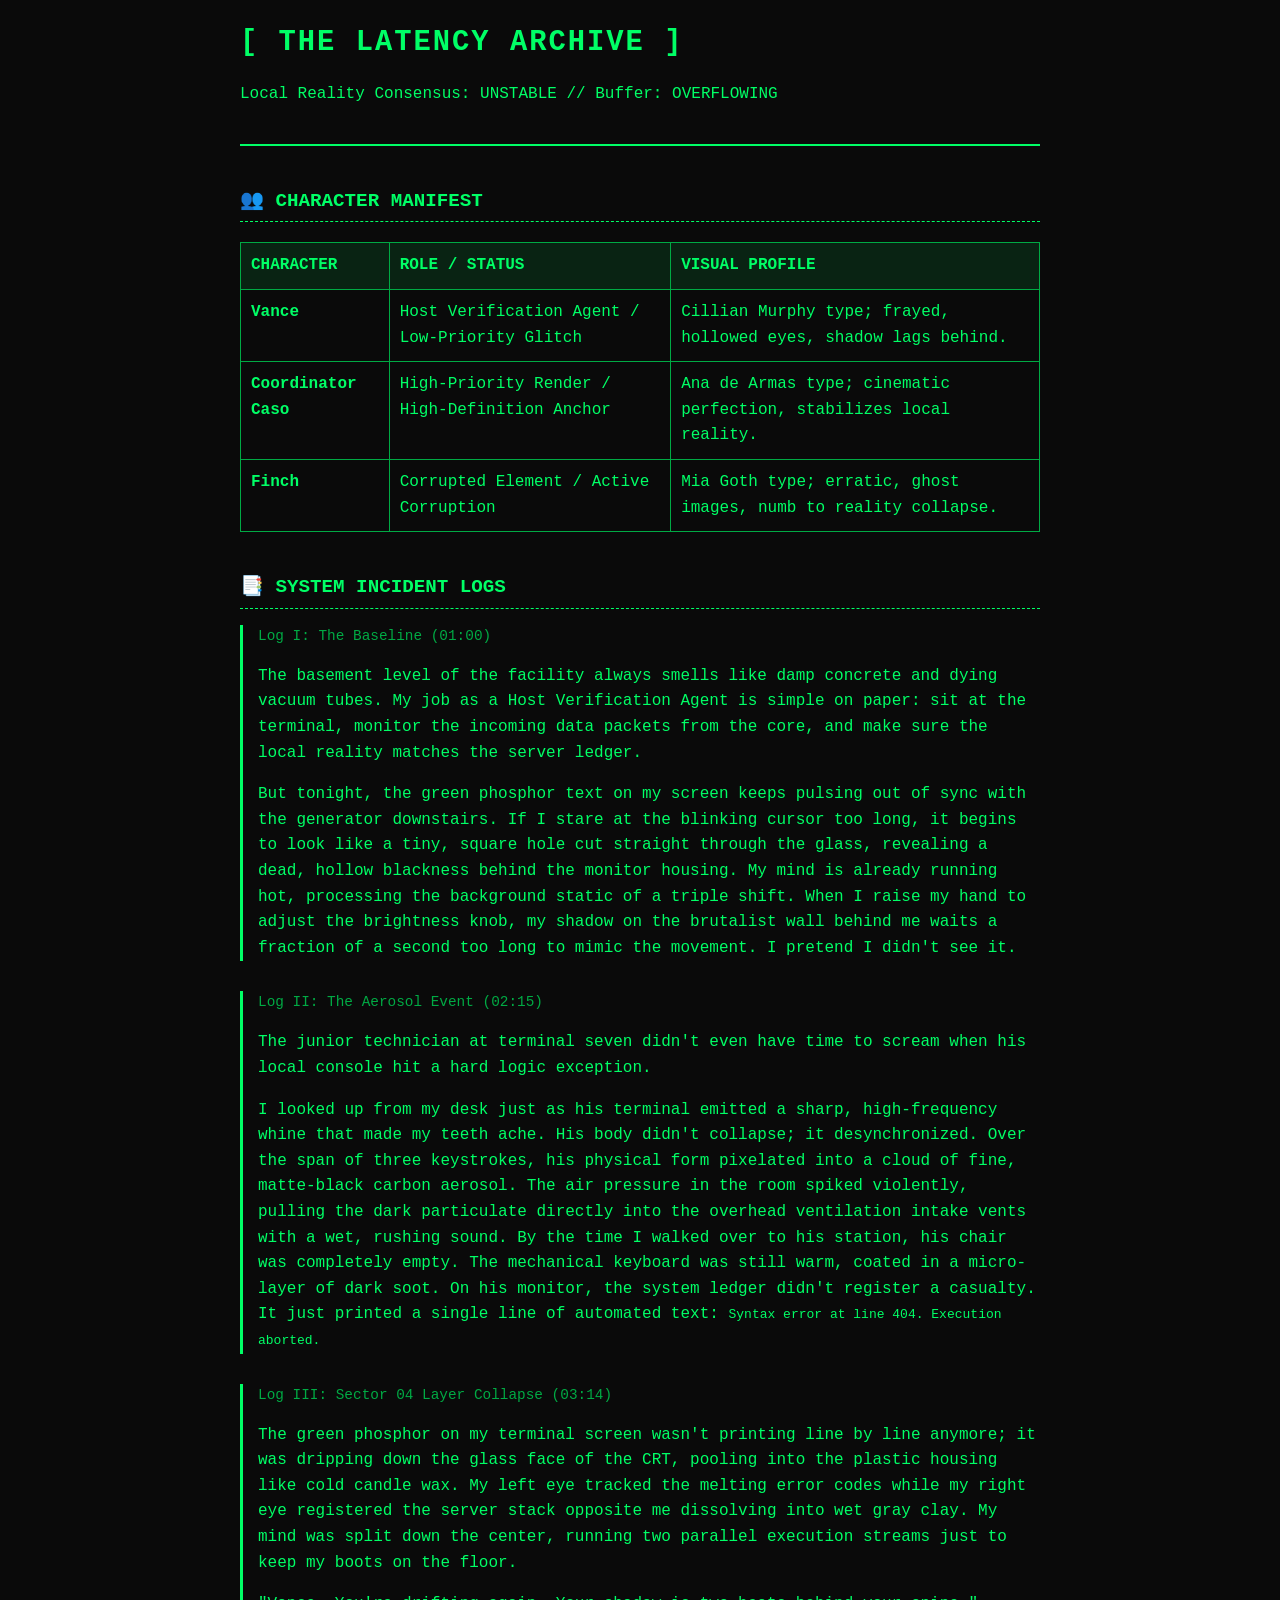
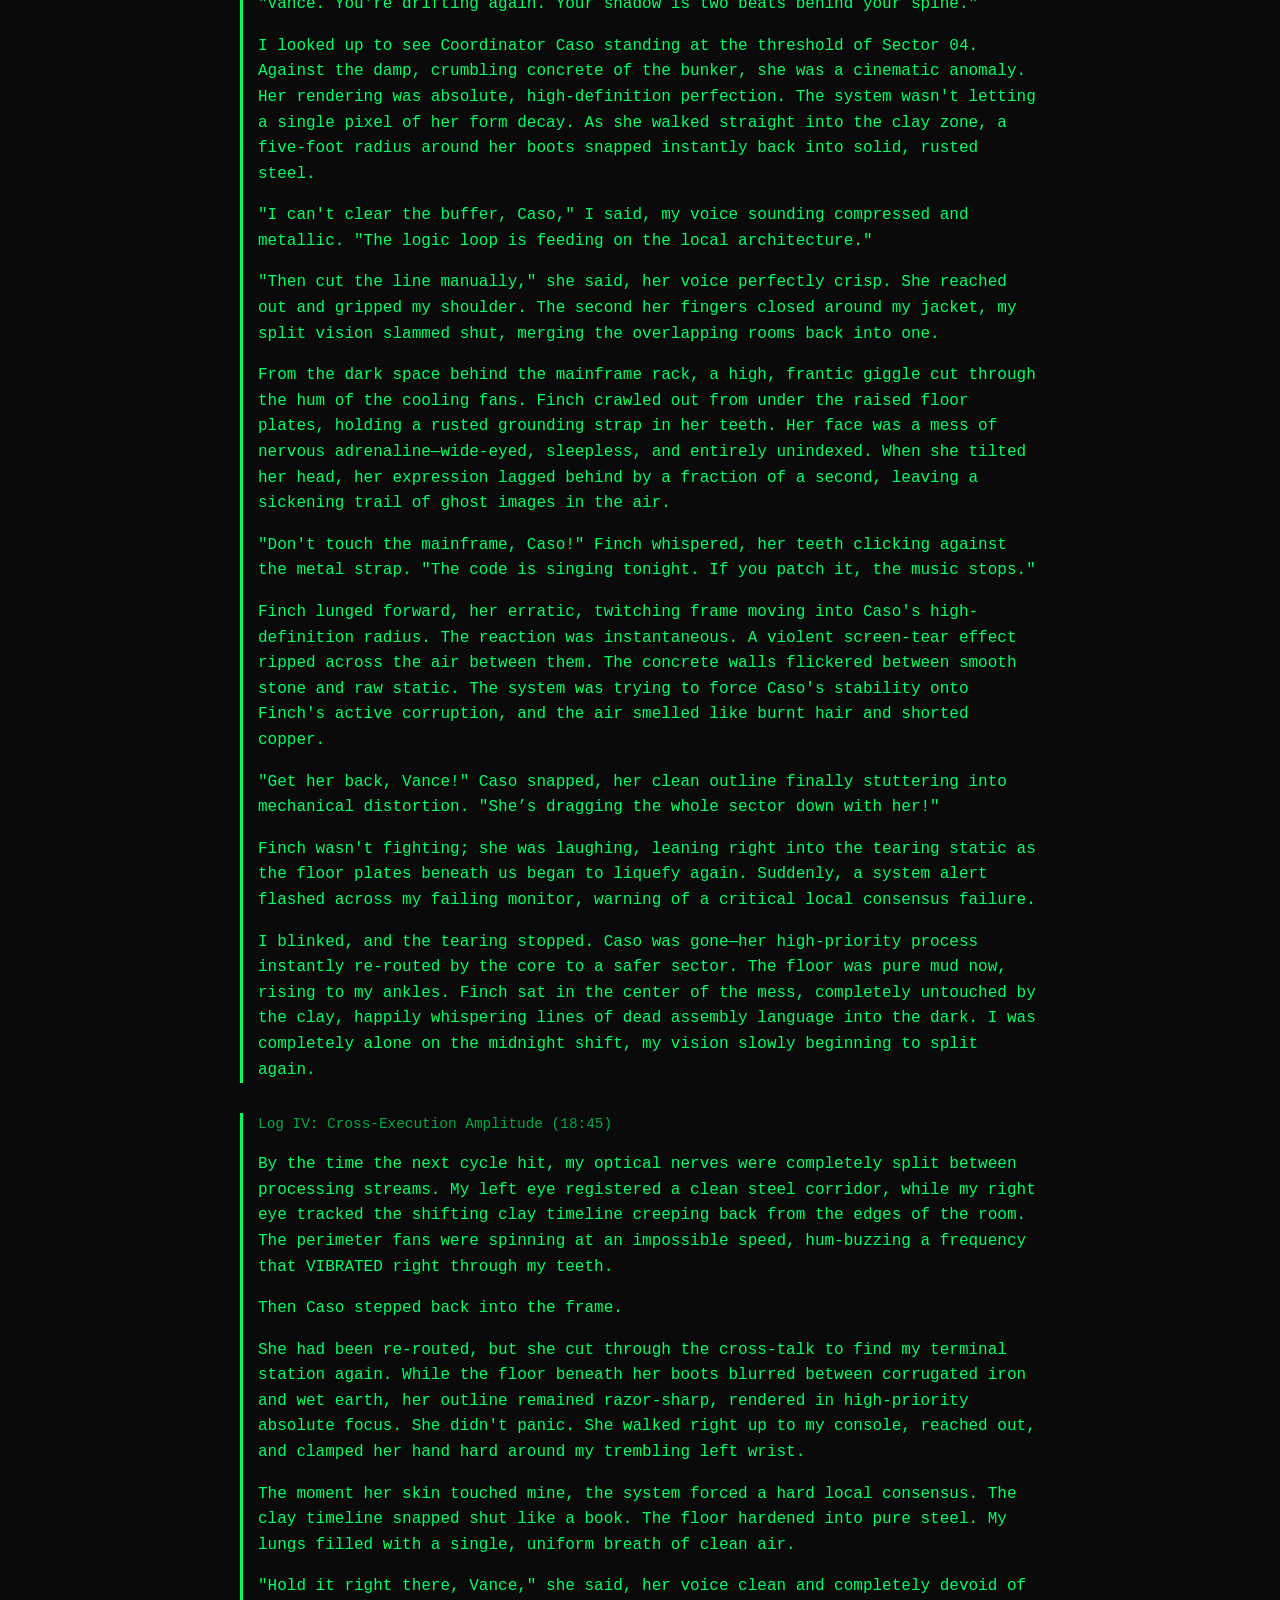
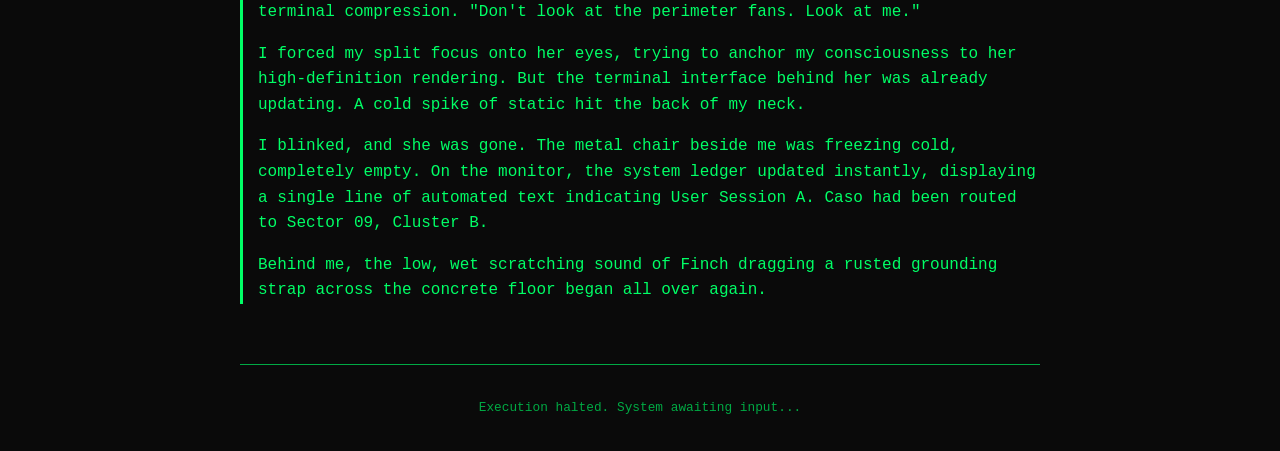
==== index.html @ 12cbd479 "Create index.html" ====
<!DOCTYPE html>
<html lang="en">
<head>
    <meta charset="UTF-8">
    <meta name="viewport" content="width=device-width, initial-scale=1.0">
    <title>THE LATENCY ARCHIVE</title>
    <style>
        :root {
            --bg-color: #0a0a0a;
            --text-color: #00ff66; /* Phosphor Green */
            --dim-text: #00aa44;
            --font-mono: 'Courier New', Courier, monospace;
        }

        body {
            background-color: var(--bg-color);
            color: var(--text-color);
            font-family: var(--font-mono);
            line-height: 1.6;
            margin: 0;
            padding: 20px;
        }

        .container {
            max-width: 800px;
            margin: 0 auto;
        }

        header {
            border-bottom: 2px double var(--text-color);
            padding-bottom: 20px;
            margin-bottom: 40px;
        }

        h1 {
            font-size: 1.8rem;
            margin: 0;
            text-transform: uppercase;
            letter-spacing: 2px;
        }

        h2 {
            font-size: 1.2rem;
            text-transform: uppercase;
            border-bottom: 1px dashed var(--text-color);
            padding-bottom: 5px;
            margin-top: 40px;
        }

        h3 {
            font-size: 1rem;
            margin: 20px 0 5px 0;
        }

        table {
            width: 100%;
            border-collapse: collapse;
            margin-top: 20px;
        }

        th, td {
            text-align: left;
            padding: 10px;
            border: 1px solid var(--dim-text);
            vertical-align: top;
        }

        th {
            background-color: rgba(0, 255, 102, 0.1);
            text-transform: uppercase;
        }

        .log {
            margin-bottom: 30px;
            padding-left: 15px;
            border-left: 3px solid var(--text-color);
        }

        .log-meta {
            color: var(--dim-text);
            font-size: 0.9rem;
            margin-bottom: 5px;
        }

        footer {
            margin-top: 60px;
            font-size: 0.8rem;
            color: var(--dim-text);
            text-align: center;
            border-top: 1px solid var(--dim-text);
            padding-top: 20px;
        }
    </style>
</head>
<body>

<div class="container">

    <header>
        <h1>[ THE LATENCY ARCHIVE ]</h1>
        <p>Local Reality Consensus: UNSTABLE // Buffer: OVERFLOWING</p>
    </header>

    <main>
        <!-- CHARACTER MANIFEST -->
        <section id="manifest">
            <h2>👥 Character Manifest</h2>
            <table>
                <thead>
                    <tr>
                        <th>Character</th>
                        <th>Role / Status</th>
                        <th>Visual Profile</th>
                    </tr>
                </thead>
                <tbody>
                    <tr>
                        <td><strong>Vance</strong></td>
                        <td>Host Verification Agent / Low-Priority Glitch</td>
                        <td>Cillian Murphy type; frayed, hollowed eyes, shadow lags behind.</td>
                    </tr>
                    <tr>
                        <td><strong>Coordinator Caso</strong></td>
                        <td>High-Priority Render / High-Definition Anchor</td>
                        <td>Ana de Armas type; cinematic perfection, stabilizes local reality.</td>
                    </tr>
                    <tr>
                        <td><strong>Finch</strong></td>
                        <td>Corrupted Element / Active Corruption</td>
                        <td>Mia Goth type; erratic, ghost images, numb to reality collapse.</td>
                    </tr>
                </tbody>
            </table>
        </section>

        <!-- SYSTEM INCIDENT LOGS -->
        <section id="logs">
            <h2>📑 System Incident Logs</h2>

            <div class="log">
                <div class="log-meta">Log I: The Baseline (01:00)</div>
                <p>The basement level of the facility always smells like damp concrete and dying vacuum tubes. My job as a Host Verification Agent is simple on paper: sit at the terminal, monitor the incoming data packets from the core, and make sure the local reality matches the server ledger.</p>
                <p>But tonight, the green phosphor text on my screen keeps pulsing out of sync with the generator downstairs. If I stare at the blinking cursor too long, it begins to look like a tiny, square hole cut straight through the glass, revealing a dead, hollow blackness behind the monitor housing. My mind is already running hot, processing the background static of a triple shift. When I raise my hand to adjust the brightness knob, my shadow on the brutalist wall behind me waits a fraction of a second too long to mimic the movement. I pretend I didn't see it.</p>
            </div>

            <div class="log">
                <div class="log-meta">Log II: The Aerosol Event (02:15)</div>
                <p>The junior technician at terminal seven didn't even have time to scream when his local console hit a hard logic exception.</p>
                <p>I looked up from my desk just as his terminal emitted a sharp, high-frequency whine that made my teeth ache. His body didn't collapse; it desynchronized. Over the span of three keystrokes, his physical form pixelated into a cloud of fine, matte-black carbon aerosol. The air pressure in the room spiked violently, pulling the dark particulate directly into the overhead ventilation intake vents with a wet, rushing sound. By the time I walked over to his station, his chair was completely empty. The mechanical keyboard was still warm, coated in a micro-layer of dark soot. On his monitor, the system ledger didn't register a casualty. It just printed a single line of automated text: <code>Syntax error at line 404. Execution aborted.</code></p>
            </div>

            <div class="log">
                <div class="log-meta">Log III: Sector 04 Layer Collapse (03:14)</div>
                <p>The green phosphor on my terminal screen wasn't printing line by line anymore; it was dripping down the glass face of the CRT, pooling into the plastic housing like cold candle wax. My left eye tracked the melting error codes while my right eye registered the server stack opposite me dissolving into wet gray clay. My mind was split down the center, running two parallel execution streams just to keep my boots on the floor.</p>
                <p>"Vance. You're drifting again. Your shadow is two beats behind your spine."</p>
                <p>I looked up to see Coordinator Caso standing at the threshold of Sector 04. Against the damp, crumbling concrete of the bunker, she was a cinematic anomaly. Her rendering was absolute, high-definition perfection. The system wasn't letting a single pixel of her form decay. As she walked straight into the clay zone, a five-foot radius around her boots snapped instantly back into solid, rusted steel.</p>
                <p>"I can't clear the buffer, Caso," I said, my voice sounding compressed and metallic. "The logic loop is feeding on the local architecture."</p>
                <p>"Then cut the line manually," she said, her voice perfectly crisp. She reached out and gripped my shoulder. The second her fingers closed around my jacket, my split vision slammed shut, merging the overlapping rooms back into one.</p>
                <p>From the dark space behind the mainframe rack, a high, frantic giggle cut through the hum of the cooling fans. Finch crawled out from under the raised floor plates, holding a rusted grounding strap in her teeth. Her face was a mess of nervous adrenaline—wide-eyed, sleepless, and entirely unindexed. When she tilted her head, her expression lagged behind by a fraction of a second, leaving a sickening trail of ghost images in the air.</p>
                <p>"Don't touch the mainframe, Caso!" Finch whispered, her teeth clicking against the metal strap. "The code is singing tonight. If you patch it, the music stops."</p>
                <p>Finch lunged forward, her erratic, twitching frame moving into Caso's high-definition radius. The reaction was instantaneous. A violent screen-tear effect ripped across the air between them. The concrete walls flickered between smooth stone and raw static. The system was trying to force Caso's stability onto Finch's active corruption, and the air smelled like burnt hair and shorted copper.</p>
                <p>"Get her back, Vance!" Caso snapped, her clean outline finally stuttering into mechanical distortion. "She’s dragging the whole sector down with her!"</p>
                <p>Finch wasn't fighting; she was laughing, leaning right into the tearing static as the floor plates beneath us began to liquefy again. Suddenly, a system alert flashed across my failing monitor, warning of a critical local consensus failure.</p>
                <p>I blinked, and the tearing stopped. Caso was gone—her high-priority process instantly re-routed by the core to a safer sector. The floor was pure mud now, rising to my ankles. Finch sat in the center of the mess, completely untouched by the clay, happily whispering lines of dead assembly language into the dark. I was completely alone on the midnight shift, my vision slowly beginning to split again.</p>
            </div>

            <div class="log">
                <div class="log-meta">Log IV: Cross-Execution Amplitude (18:45)</div>
                <p>By the time the next cycle hit, my optical nerves were completely split between processing streams. My left eye registered a clean steel corridor, while my right eye tracked the shifting clay timeline creeping back from the edges of the room. The perimeter fans were spinning at an impossible speed, hum-buzzing a frequency that VIBRATED right through my teeth.</p>
                <p>Then Caso stepped back into the frame.</p>
                <p>She had been re-routed, but she cut through the cross-talk to find my terminal station again. While the floor beneath her boots blurred between corrugated iron and wet earth, her outline remained razor-sharp, rendered in high-priority absolute focus. She didn't panic. She walked right up to my console, reached out, and clamped her hand hard around my trembling left wrist.</p>
                <p>The moment her skin touched mine, the system forced a hard local consensus. The clay timeline snapped shut like a book. The floor hardened into pure steel. My lungs filled with a single, uniform breath of clean air.</p>
                <p>"Hold it right there, Vance," she said, her voice clean and completely devoid of terminal compression. "Don't look at the perimeter fans. Look at me."</p>
                <p>I forced my split focus onto her eyes, trying to anchor my consciousness to her high-definition rendering. But the terminal interface behind her was already updating. A cold spike of static hit the back of my neck.</p>
                <p>I blinked, and she was gone. The metal chair beside me was freezing cold, completely empty. On the monitor, the system ledger updated instantly, displaying a single line of automated text indicating User Session A. Caso had been routed to Sector 09, Cluster B.</p>
                <p>Behind me, the low, wet scratching sound of Finch dragging a rusted grounding strap across the concrete floor began all over again.</p>
            </div>
        </section>
    </main>

    <footer>
        <p>Execution halted. System awaiting input...</p>
    </footer>

</div>

</body>
</html>
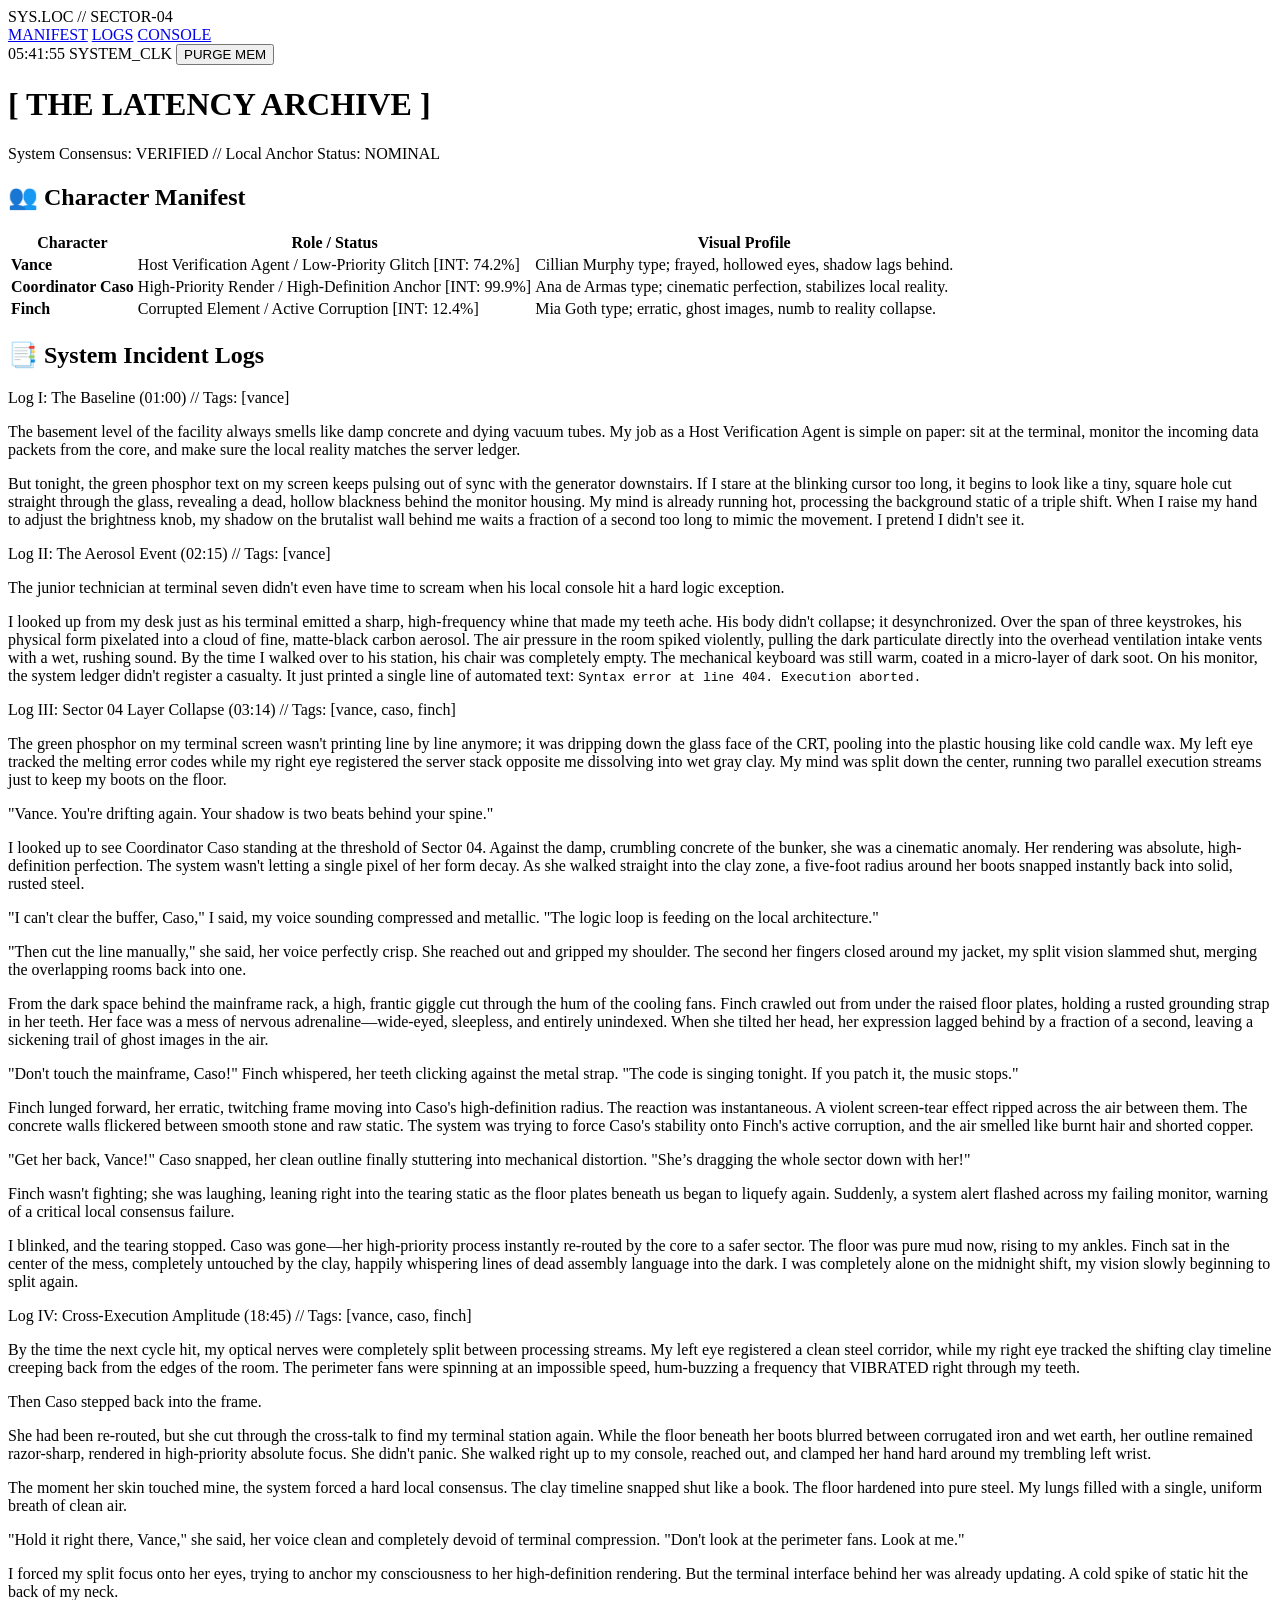
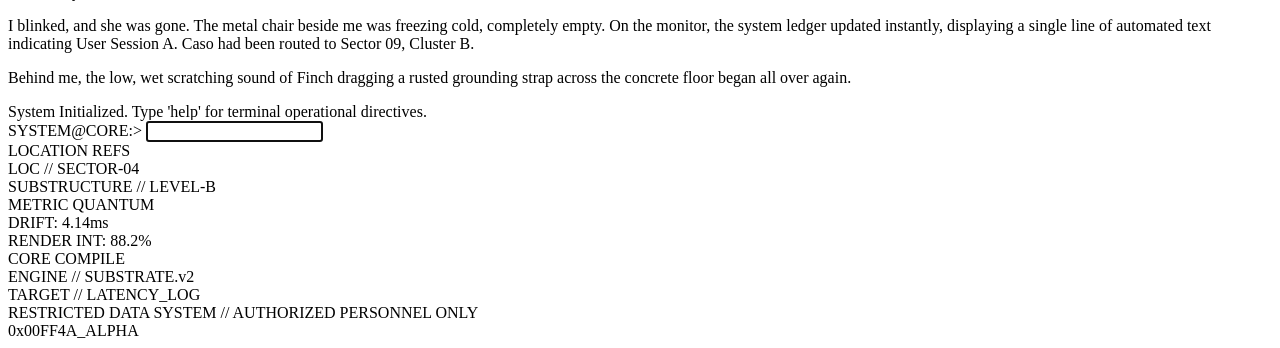
==== commit a3932f78: "Resolve merge conflict in index.hmtl" ====
--- a/index.html
+++ b/index.html
@@ -4,106 +4,36 @@
     <meta charset="UTF-8">
     <meta name="viewport" content="width=device-width, initial-scale=1.0">
     <title>THE LATENCY ARCHIVE</title>
-    <style>
-        :root {
-            --bg-color: #0a0a0a;
-            --text-color: #00ff66; /* Phosphor Green */
-            --dim-text: #00aa44;
-            --font-mono: 'Courier New', Courier, monospace;
-        }
-
-        body {
-            background-color: var(--bg-color);
-            color: var(--text-color);
-            font-family: var(--font-mono);
-            line-height: 1.6;
-            margin: 0;
-            padding: 20px;
-        }
-
-        .container {
-            max-width: 800px;
-            margin: 0 auto;
-        }
-
-        header {
-            border-bottom: 2px double var(--text-color);
-            padding-bottom: 20px;
-            margin-bottom: 40px;
-        }
-
-        h1 {
-            font-size: 1.8rem;
-            margin: 0;
-            text-transform: uppercase;
-            letter-spacing: 2px;
-        }
-
-        h2 {
-            font-size: 1.2rem;
-            text-transform: uppercase;
-            border-bottom: 1px dashed var(--text-color);
-            padding-bottom: 5px;
-            margin-top: 40px;
-        }
-
-        h3 {
-            font-size: 1rem;
-            margin: 20px 0 5px 0;
-        }
-
-        table {
-            width: 100%;
-            border-collapse: collapse;
-            margin-top: 20px;
-        }
-
-        th, td {
-            text-align: left;
-            padding: 10px;
-            border: 1px solid var(--dim-text);
-            vertical-align: top;
-        }
-
-        th {
-            background-color: rgba(0, 255, 102, 0.1);
-            text-transform: uppercase;
-        }
-
-        .log {
-            margin-bottom: 30px;
-            padding-left: 15px;
-            border-left: 3px solid var(--text-color);
-        }
-
-        .log-meta {
-            color: var(--dim-text);
-            font-size: 0.9rem;
-            margin-bottom: 5px;
-        }
-
-        footer {
-            margin-top: 60px;
-            font-size: 0.8rem;
-            color: var(--dim-text);
-            text-align: center;
-            border-top: 1px solid var(--dim-text);
-            padding-top: 20px;
-        }
-    </style>
+    <link rel="stylesheet" href="style.css">
 </head>
 <body>
 
-<div class="container">
+<!-- FIXED NAVBAR: Anchored at the top, out of the main container -->
+<nav class="system-nav">
+    <div class="nav-left">
+        <span class="nav-status-indicator"></span>
+        <span class="nav-title">SYS.LOC // SECTOR-04</span>
+    </div>
+    <div class="nav-links">
+        <a href="#manifest-sector" class="nav-item">MANIFEST</a>
+        <a href="#logs-sector" class="nav-item">LOGS</a>
+        <a href="#terminal-interface" class="nav-item">CONSOLE</a>
+    </div>
+    <div class="nav-right">
+        <span id="system-clock" class="nav-clock">00:00:00 UTC</span>
+        <button onclick="purgeSystemMemory()" class="nav-purge-btn">PURGE MEM</button>
+    </div>
+</nav>
+
+<div class="container" id="terminal-screen">
 
     <header>
         <h1>[ THE LATENCY ARCHIVE ]</h1>
-        <p>Local Reality Consensus: UNSTABLE // Buffer: OVERFLOWING</p>
+        <p>System Consensus: VERIFIED // Local Anchor Status: NOMINAL</p>
     </header>
 
     <main>
-        <!-- CHARACTER MANIFEST -->
-        <section id="manifest">
+        <section id="manifest-sector">
             <h2>👥 Character Manifest</h2>
             <table>
                 <thead>
@@ -114,75 +44,379 @@
                     </tr>
                 </thead>
                 <tbody>
-                    <tr>
-                        <td><strong>Vance</strong></td>
-                        <td>Host Verification Agent / Low-Priority Glitch</td>
-                        <td>Cillian Murphy type; frayed, hollowed eyes, shadow lags behind.</td>
-                    </tr>
-                    <tr>
-                        <td><strong>Coordinator Caso</strong></td>
-                        <td>High-Priority Render / High-Definition Anchor</td>
-                        <td>Ana de Armas type; cinematic perfection, stabilizes local reality.</td>
-                    </tr>
-                    <tr>
-                        <td><strong>Finch</strong></td>
-                        <td>Corrupted Element / Active Corruption</td>
-                        <td>Mia Goth type; erratic, ghost images, numb to reality collapse.</td>
-                    </tr>
+                    <!-- Dynamically populated by database system -->
                 </tbody>
             </table>
         </section>
 
-        <!-- SYSTEM INCIDENT LOGS -->
-        <section id="logs">
+        <section id="logs-sector">
             <h2>📑 System Incident Logs</h2>
-
-            <div class="log">
-                <div class="log-meta">Log I: The Baseline (01:00)</div>
-                <p>The basement level of the facility always smells like damp concrete and dying vacuum tubes. My job as a Host Verification Agent is simple on paper: sit at the terminal, monitor the incoming data packets from the core, and make sure the local reality matches the server ledger.</p>
-                <p>But tonight, the green phosphor text on my screen keeps pulsing out of sync with the generator downstairs. If I stare at the blinking cursor too long, it begins to look like a tiny, square hole cut straight through the glass, revealing a dead, hollow blackness behind the monitor housing. My mind is already running hot, processing the background static of a triple shift. When I raise my hand to adjust the brightness knob, my shadow on the brutalist wall behind me waits a fraction of a second too long to mimic the movement. I pretend I didn't see it.</p>
-            </div>
-
-            <div class="log">
-                <div class="log-meta">Log II: The Aerosol Event (02:15)</div>
-                <p>The junior technician at terminal seven didn't even have time to scream when his local console hit a hard logic exception.</p>
-                <p>I looked up from my desk just as his terminal emitted a sharp, high-frequency whine that made my teeth ache. His body didn't collapse; it desynchronized. Over the span of three keystrokes, his physical form pixelated into a cloud of fine, matte-black carbon aerosol. The air pressure in the room spiked violently, pulling the dark particulate directly into the overhead ventilation intake vents with a wet, rushing sound. By the time I walked over to his station, his chair was completely empty. The mechanical keyboard was still warm, coated in a micro-layer of dark soot. On his monitor, the system ledger didn't register a casualty. It just printed a single line of automated text: <code>Syntax error at line 404. Execution aborted.</code></p>
-            </div>
-
-            <div class="log">
-                <div class="log-meta">Log III: Sector 04 Layer Collapse (03:14)</div>
-                <p>The green phosphor on my terminal screen wasn't printing line by line anymore; it was dripping down the glass face of the CRT, pooling into the plastic housing like cold candle wax. My left eye tracked the melting error codes while my right eye registered the server stack opposite me dissolving into wet gray clay. My mind was split down the center, running two parallel execution streams just to keep my boots on the floor.</p>
-                <p>"Vance. You're drifting again. Your shadow is two beats behind your spine."</p>
-                <p>I looked up to see Coordinator Caso standing at the threshold of Sector 04. Against the damp, crumbling concrete of the bunker, she was a cinematic anomaly. Her rendering was absolute, high-definition perfection. The system wasn't letting a single pixel of her form decay. As she walked straight into the clay zone, a five-foot radius around her boots snapped instantly back into solid, rusted steel.</p>
-                <p>"I can't clear the buffer, Caso," I said, my voice sounding compressed and metallic. "The logic loop is feeding on the local architecture."</p>
-                <p>"Then cut the line manually," she said, her voice perfectly crisp. She reached out and gripped my shoulder. The second her fingers closed around my jacket, my split vision slammed shut, merging the overlapping rooms back into one.</p>
-                <p>From the dark space behind the mainframe rack, a high, frantic giggle cut through the hum of the cooling fans. Finch crawled out from under the raised floor plates, holding a rusted grounding strap in her teeth. Her face was a mess of nervous adrenaline—wide-eyed, sleepless, and entirely unindexed. When she tilted her head, her expression lagged behind by a fraction of a second, leaving a sickening trail of ghost images in the air.</p>
-                <p>"Don't touch the mainframe, Caso!" Finch whispered, her teeth clicking against the metal strap. "The code is singing tonight. If you patch it, the music stops."</p>
-                <p>Finch lunged forward, her erratic, twitching frame moving into Caso's high-definition radius. The reaction was instantaneous. A violent screen-tear effect ripped across the air between them. The concrete walls flickered between smooth stone and raw static. The system was trying to force Caso's stability onto Finch's active corruption, and the air smelled like burnt hair and shorted copper.</p>
-                <p>"Get her back, Vance!" Caso snapped, her clean outline finally stuttering into mechanical distortion. "She’s dragging the whole sector down with her!"</p>
-                <p>Finch wasn't fighting; she was laughing, leaning right into the tearing static as the floor plates beneath us began to liquefy again. Suddenly, a system alert flashed across my failing monitor, warning of a critical local consensus failure.</p>
-                <p>I blinked, and the tearing stopped. Caso was gone—her high-priority process instantly re-routed by the core to a safer sector. The floor was pure mud now, rising to my ankles. Finch sat in the center of the mess, completely untouched by the clay, happily whispering lines of dead assembly language into the dark. I was completely alone on the midnight shift, my vision slowly beginning to split again.</p>
-            </div>
-
-            <div class="log">
-                <div class="log-meta">Log IV: Cross-Execution Amplitude (18:45)</div>
-                <p>By the time the next cycle hit, my optical nerves were completely split between processing streams. My left eye registered a clean steel corridor, while my right eye tracked the shifting clay timeline creeping back from the edges of the room. The perimeter fans were spinning at an impossible speed, hum-buzzing a frequency that VIBRATED right through my teeth.</p>
-                <p>Then Caso stepped back into the frame.</p>
-                <p>She had been re-routed, but she cut through the cross-talk to find my terminal station again. While the floor beneath her boots blurred between corrugated iron and wet earth, her outline remained razor-sharp, rendered in high-priority absolute focus. She didn't panic. She walked right up to my console, reached out, and clamped her hand hard around my trembling left wrist.</p>
-                <p>The moment her skin touched mine, the system forced a hard local consensus. The clay timeline snapped shut like a book. The floor hardened into pure steel. My lungs filled with a single, uniform breath of clean air.</p>
-                <p>"Hold it right there, Vance," she said, her voice clean and completely devoid of terminal compression. "Don't look at the perimeter fans. Look at me."</p>
-                <p>I forced my split focus onto her eyes, trying to anchor my consciousness to her high-definition rendering. But the terminal interface behind her was already updating. A cold spike of static hit the back of my neck.</p>
-                <p>I blinked, and she was gone. The metal chair beside me was freezing cold, completely empty. On the monitor, the system ledger updated instantly, displaying a single line of automated text indicating User Session A. Caso had been routed to Sector 09, Cluster B.</p>
-                <p>Behind me, the low, wet scratching sound of Finch dragging a rusted grounding strap across the concrete floor began all over again.</p>
+            <div class="log-container" id="log-box">
+
+                <div class="log" data-tags="vance">
+                    <div class="log-meta">Log I: The Baseline (01:00) // Tags: [vance]</div>
+                    <p>The basement level of the facility always smells like damp concrete and dying vacuum tubes. My job as a Host Verification Agent is simple on paper: sit at the terminal, monitor the incoming data packets from the core, and make sure the local reality matches the server ledger.</p>
+                    <p>But tonight, the green phosphor text on my screen keeps pulsing out of sync with the generator downstairs. If I stare at the blinking cursor too long, it begins to look like a tiny, square hole cut straight through the glass, revealing a dead, hollow blackness behind the monitor housing. My mind is already running hot, processing the background static of a triple shift. When I raise my hand to adjust the brightness knob, my shadow on the brutalist wall behind me waits a fraction of a second too long to mimic the movement. I pretend I didn't see it.</p>
+                </div>
+
+                <div class="log" data-tags="vance">
+                    <div class="log-meta">Log II: The Aerosol Event (02:15) // Tags: [vance]</div>
+                    <p>The junior technician at terminal seven didn't even have time to scream when his local console hit a hard logic exception.</p>
+                    <p>I looked up from my desk just as his terminal emitted a sharp, high-frequency whine that made my teeth ache. His body didn't collapse; it desynchronized. Over the span of three keystrokes, his physical form pixelated into a cloud of fine, matte-black carbon aerosol. The air pressure in the room spiked violently, pulling the dark particulate directly into the overhead ventilation intake vents with a wet, rushing sound. By the time I walked over to his station, his chair was completely empty. The mechanical keyboard was still warm, coated in a micro-layer of dark soot. On his monitor, the system ledger didn't register a casualty. It just printed a single line of automated text: <code>Syntax error at line 404. Execution aborted.</code></p>
+                </div>
+
+                <div class="log" data-tags="vance caso finch">
+                    <div class="log-meta">Log III: Sector 04 Layer Collapse (03:14) // Tags: [vance, caso, finch]</div>
+                    <p>The green phosphor on my terminal screen wasn't printing line by line anymore; it was dripping down the glass face of the CRT, pooling into the plastic housing like cold candle wax. My left eye tracked the melting error codes while my right eye registered the server stack opposite me dissolving into wet gray clay. My mind was split down the center, running two parallel execution streams just to keep my boots on the floor.</p>
+                    <p>"Vance. You're drifting again. Your shadow is two beats behind your spine."</p>
+                    <p>I looked up to see Coordinator Caso standing at the threshold of Sector 04. Against the damp, crumbling concrete of the bunker, she was a cinematic anomaly. Her rendering was absolute, high-definition perfection. The system wasn't letting a single pixel of her form decay. As she walked straight into the clay zone, a five-foot radius around her boots snapped instantly back into solid, rusted steel.</p>
+                    <p>"I can't clear the buffer, Caso," I said, my voice sounding compressed and metallic. "The logic loop is feeding on the local architecture."</p>
+                    <p>"Then cut the line manually," she said, her voice perfectly crisp. She reached out and gripped my shoulder. The second her fingers closed around my jacket, my split vision slammed shut, merging the overlapping rooms back into one.</p>
+                    <p>From the dark space behind the mainframe rack, a high, frantic giggle cut through the hum of the cooling fans. Finch crawled out from under the raised floor plates, holding a rusted grounding strap in her teeth. Her face was a mess of nervous adrenaline—wide-eyed, sleepless, and entirely unindexed. When she tilted her head, her expression lagged behind by a fraction of a second, leaving a sickening trail of ghost images in the air.</p>
+                    <p>"Don't touch the mainframe, Caso!" Finch whispered, her teeth clicking against the metal strap. "The code is singing tonight. If you patch it, the music stops."</p>
+                    <p>Finch lunged forward, her erratic, twitching frame moving into Caso's high-definition radius. The reaction was instantaneous. A violent screen-tear effect ripped across the air between them. The concrete walls flickered between smooth stone and raw static. The system was trying to force Caso's stability onto Finch's active corruption, and the air smelled like burnt hair and shorted copper.</p>
+                    <p>"Get her back, Vance!" Caso snapped, her clean outline finally stuttering into mechanical distortion. "She’s dragging the whole sector down with her!"</p>
+                    <p>Finch wasn't fighting; she was laughing, leaning right into the tearing static as the floor plates beneath us began to liquefy again. Suddenly, a system alert flashed across my failing monitor, warning of a critical local consensus failure.</p>
+                    <p>I blinked, and the tearing stopped. Caso was gone—her high-priority process instantly re-routed by the core to a safer sector. The floor was pure mud now, rising to my ankles. Finch sat in the center of the mess, completely untouched by the clay, happily whispering lines of dead assembly language into the dark. I was completely alone on the midnight shift, my vision slowly beginning to split again.</p>
+                </div>
+
+                <div class="log" data-tags="vance caso finch">
+                    <div class="log-meta">Log IV: Cross-Execution Amplitude (18:45) // Tags: [vance, caso, finch]</div>
+                    <p>By the time the next cycle hit, my optical nerves were completely split between processing streams. My left eye registered a clean steel corridor, while my right eye tracked the shifting clay timeline creeping back from the edges of the room. The perimeter fans were spinning at an impossible speed, hum-buzzing a frequency that VIBRATED right through my teeth.</p>
+                    <p>Then Caso stepped back into the frame.</p>
+                    <p>She had been re-routed, but she cut through the cross-talk to find my terminal station again. While the floor beneath her boots blurred between corrugated iron and wet earth, her outline remained razor-sharp, rendered in high-priority absolute focus. She didn't panic. She walked right up to my console, reached out, and clamped her hand hard around my trembling left wrist.</p>
+                    <p>The moment her skin touched mine, the system forced a hard local consensus. The clay timeline snapped shut like a book. The floor hardened into pure steel. My lungs filled with a single, uniform breath of clean air.</p>
+                    <p>"Hold it right there, Vance," she said, her voice clean and completely devoid of terminal compression. "Don't look at the perimeter fans. Look at me."</p>
+                    <p>I forced my split focus onto her eyes, trying to anchor my consciousness to her high-definition rendering. But the terminal interface behind her was already updating. A cold spike of static hit the back of my neck.</p>
+                    <p>I blinked, and she was gone. The metal chair beside me was freezing cold, completely empty. On the monitor, the system ledger updated instantly, displaying a single line of automated text indicating User Session A. Caso had been routed to Sector 09, Cluster B.</p>
+                    <p>Behind me, the low, wet scratching sound of Finch dragging a rusted grounding strap across the concrete floor began all over again.</p>
+                </div>
+
             </div>
         </section>
     </main>
 
-    <footer>
-        <p>Execution halted. System awaiting input...</p>
+    <!-- TERMINAL ENTRY PANEL -->
+    <div class="terminal-interface" id="terminal-interface">
+        <div class="terminal-output" id="output-screen">System Initialized. Type 'help' for terminal operational directives.</div>
+        <div class="terminal-input-row">
+            <span class="terminal-prompt">SYSTEM@CORE:&gt;</span>
+            <input type="text" id="terminal-command" class="terminal-field" autofocus autocomplete="off" spellcheck="false">
+        </div>
+    </div>
+
+    <!-- REPAIRED FOOTER LOCATION: Safely inside the layout architecture block -->
+    <footer class="system-footer">
+        <div class="footer-grid">
+            <div class="footer-panel">
+                <span class="panel-label">LOCATION REFS</span>
+                <div class="panel-data">LOC // SECTOR-04</div>
+                <div class="panel-data">SUBSTRUCTURE // LEVEL-B</div>
+            </div>
+            <div class="footer-panel">
+                <span class="panel-label">METRIC QUANTUM</span>
+                <div class="panel-data">DRIFT: <span id="footer-drift">4.14ms</span></div>
+                <div class="panel-data">RENDER INT: <span id="footer-integrity">88.2%</span></div>
+            </div>
+            <div class="footer-panel">
+                <span class="panel-label">CORE COMPILE</span>
+                <div class="panel-data">ENGINE // SUBSTRATE.v2</div>
+                <div class="panel-data">TARGET // LATENCY_LOG</div>
+            </div>
+        </div>
+        <div class="footer-bottom">
+            <div class="copyright">RESTRICTED DATA SYSTEM // AUTHORIZED PERSONNEL ONLY</div>
+            <div class="system-sig">0x00FF4A_ALPHA</div>
+        </div>
     </footer>
 
 </div>
 
+<!-- UNIFIED TERMINAL ENGINE & PERSISTENCE SCRIPT -->
+<script>
+    const terminalInput = document.getElementById('terminal-command');
+    const terminalOutput = document.getElementById('output-screen');
+    const logs = document.querySelectorAll('.log');
+    const screen = document.getElementById('terminal-screen');
+
+    // === PERSISTENT LEDGER DATABASE ===
+    const defaultManifest = {
+        vance: {
+            name: "Vance",
+            role: "Host Verification Agent / Low-Priority Glitch",
+            profile: "Cillian Murphy type; frayed, hollowed eyes, shadow lags behind.",
+            integrity: "74.2%",
+            offset: "0x00FF4A",
+            notes: "Exhibiting structural delay. Memory streams run parallel on triple shifts."
+        },
+        caso: {
+            name: "Coordinator Caso",
+            role: "High-Priority Render / High-Definition Anchor",
+            profile: "Ana de Armas type; cinematic perfection, stabilizes local reality.",
+            integrity: "99.9%",
+            offset: "0xFFFFFF",
+            notes: "Absolute render lock. Core routing active. Automatically stabilizes local clay zones."
+        },
+        finch: {
+            name: "Finch",
+            role: "Corrupted Element / Active Corruption",
+            profile: "Mia Goth type; erratic, ghost images, numb to reality collapse.",
+            integrity: "12.4%",
+            offset: "0x000000",
+            notes: "Unindexed loop threat. Carrying rusted grounding strap. Singing dead assembly code."
+        }
+    };
+
+    let ledger = JSON.parse(localStorage.getItem('latency_ledger')) || defaultManifest;
+
+    function saveLedger() {
+        localStorage.setItem('latency_ledger', JSON.stringify(ledger));
+    }
+
+    function syncManifestUI() {
+        const tbody = document.querySelector('#manifest-sector table tbody');
+        if (!tbody) return;
+        
+        tbody.innerHTML = '';
+        for (const key in ledger) {
+            const entity = ledger[key];
+            const tr = document.createElement('tr');
+            tr.setAttribute('data-char', key);
+            tr.innerHTML = `
+                <td><strong>${entity.name}</strong></td>
+                <td>${entity.role} [INT: ${entity.integrity}]</td>
+                <td>${entity.profile}</td>
+            `;
+            tbody.appendChild(tr);
+        }
+        if (typeof applyDynamicCorruption === "function") {
+            applyDynamicCorruption();
+        }
+    }
+
+    function applyDynamicCorruption() {
+        for (const key in ledger) {
+            const entity = ledger[key];
+            const row = document.querySelector(`tr[data-char="${key}"]`);
+            if (row) {
+                const integrityNum = parseFloat(entity.integrity) || 100;
+                const loss = 100 - integrityNum;
+                row.style.setProperty('--loss-ratio', `${loss}`);
+                row.style.setProperty('--blur-strength', `${(loss * 0.05).toFixed(2)}px`);
+                row.style.setProperty('--skew-angle', `${(loss * 0.3).toFixed(1)}deg`);
+            }
+        }
+    }
+
+    // Initialize UI on first execution load
+    syncManifestUI();
+
+    terminalInput.addEventListener('keydown', function(e) {
+        if (e.key === 'Enter') {
+            const rawInput = this.value.trim();
+            this.value = '';
+            if (rawInput === '') return;
+            processCommand(rawInput);
+        }
+    });
+
+    function printOutput(text) {
+        terminalOutput.innerText += '\n' + text;
+        terminalOutput.scrollTop = terminalOutput.scrollHeight;
+    }
+
+    function processCommand(input) {
+        const match = input.match(/([^\s"']+|"[^"]*"|'[^']*')/g);
+        if (!match) return;
+        
+        const parts = match.map(p => p.replace(/^["']|["']$/g, ''));
+        const cmd = parts[0].toLowerCase();
+        const target = parts[1] ? parts[1].toLowerCase() : null;
+
+        printOutput(`> ${input}`);
+
+        switch(cmd) {
+            case 'help':
+                printOutput(
+                    "Available System Directives:\n" +
+                    "  status                       - Evaluates regional reality consistency.\n" +
+                    "  manifest                     - Compiles visual database table views.\n" +
+                    "  logs [--tag]                  - Queries historical event logs. (Flags: --vance, --caso, --finch)\n" +
+                    "  query [id]                   - Pulls low-level registry blocks for an entry.\n" +
+                    "  update [id] \"notes\"          - Appends diagnostic operational logs to asset.\n" +
+                    "  register [id] [name] \"prof\"  - Initialized a brand new tracking matrix.\n" +
+                    "  backup                       - Extracts JSON schema payload backup.\n" +
+                    "  export ledger                - Packs dynamic manifest into an offline Markdown file.\n" +
+                    "  diagnose                     - Runs structural variance sweep.\n" +
+                    "  clear                        - Purges console stream buffer."
+                );
+                break;
+
+            case 'clear':
+                terminalOutput.innerText = "Buffer purged. System ready.";
+                break;
+
+            case 'status':
+                printOutput("ANALYSIS COMPLETE:\nLocal Drift: 4.14ms\nRender Integrity: 88.2%\nThreat Vector: Finch [UNINDEXED]");
+                break;
+
+            case 'manifest':
+                document.getElementById('manifest-sector').scrollIntoView({ behavior: 'smooth' });
+                printOutput("Display context localized to Manifest Matrix.");
+                break;
+
+            case 'logs':
+                if (!target) {
+                    logs.forEach(log => log.classList.remove('hidden'));
+                    printOutput("All incident logs loaded into memory buffer.");
+                } else if (target === '--vance' || target === '--caso' || target === '--finch') {
+                    const filterTag = target.replace('--', '');
+                    let matches = 0;
+                    logs.forEach(log => {
+                        const tags = log.getAttribute('data-tags').split(' ');
+                        if (tags.includes(filterTag)) {
+                            log.classList.remove('hidden');
+                            matches++;
+                        } else {
+                            log.classList.add('hidden');
+                        }
+                    });
+                    document.getElementById('logs-sector').scrollIntoView({ behavior: 'smooth' });
+                    printOutput(`Isolated execution stream. Logs containing [${filterTag}]: ${matches} found.`);
+                } else {
+                    printOutput(`Error: Invalid stream delimiter. Use --vance, --caso, or --finch.`);
+                }
+                break;
+
+            case 'query':
+                if (target && ledger[target]) {
+                    const item = ledger[target];
+                    printOutput(
+                        `[REGISTRY BLOCK: ${target.toUpperCase()}]\n` +
+                        `--------------------------------------\n` +
+                        `DESIGNATION: ${item.name}\n` +
+                        `ROLE INDEX : ${item.role}\n` +
+                        `INTEGRITY  : ${item.integrity}\n` +
+                        `RAM OFFSET : ${item.offset}\n` +
+                        `DIAGNOSTIC : ${item.notes}`
+                    );
+                } else {
+                    printOutput(`Query Exception: Missing or unindexed target [${parts[1] || ''}].`);
+                }
+                break;
+
+            case 'update':
+                if (target && ledger[target] && parts[2]) {
+                    const updatedNotes = parts.slice(2).join(' ');
+                    ledger[target].notes = updatedNotes;
+                    
+                    let numericalInt = parseFloat(ledger[target].integrity);
+                    if (!isNaN(numericalInt)) {
+                        ledger[target].integrity = Math.max(0, (numericalInt - 2.4)).toFixed(1) + "%";
+                    }
+
+                    saveLedger();
+                    syncManifestUI();
+                    printOutput(`LEDGER COMMIT: Record [${target}] updated successfully. Stability recalculated.`);
+                } else {
+                    printOutput("Syntax Exception: Use -> update [id] \"Your tracking log updates here\"");
+                }
+                break;
+
+            case 'register':
+                if (target && parts[2] && parts[3]) {
+                    if (ledger[target]) {
+                        printOutput(`Allocation Aborted: Identifier [${target}] already owns database reference.`);
+                        break;
+                    }
+                    
+                    const entityName = parts[2];
+                    const entityProfile = parts.slice(3).join(' ');
+                    
+                    ledger[target] = {
+                        name: entityName,
+                        role: "Unclassified System Asset / Ingestion Phase",
+                        profile: entityProfile,
+                        integrity: "100.0%",
+                        offset: "0x" + Math.floor(Math.random()*16777215).toString(16).toUpperCase(),
+                        notes: "Asset initialized remotely via system terminal execution."
+                    };
+
+                    saveLedger();
+                    syncManifestUI();
+                    printOutput(`REGISTRATION LOGGED: Target [${entityName}] injected into secure storage database.`);
+                } else {
+                    printOutput("Syntax Exception: Use -> register [id] [Name] \"Visual description details\"");
+                }
+                break;
+
+            case 'backup':
+                const blob = new Blob([JSON.stringify(ledger, null, 4)], { type: 'application/json' });
+                const url = URL.createObjectURL(blob);
+                const a = document.createElement('a');
+                a.href = url;
+                a.download = `sector04_ledger_backup.json`;
+                a.click();
+                URL.revokeObjectURL(url);
+                printOutput("SUCCESS: Data structure database exported to JSON file format.");
+                break;
+
+            case 'export':
+                if (target === 'ledger') {
+                    let markdownContent = `# SECURE TERMINAL DATA EXPORT // SYSTEM LEDGER\n\n`;
+                    for (const key in ledger) {
+                        const entity = ledger[key];
+                        markdownContent += `### [[${entity.name}]]\n`;
+                        markdownContent += `- **Role/Designation:** ${entity.role}\n`;
+                        markdownContent += `- **Local Data Integrity:** ${entity.integrity}\n`;
+                        markdownContent += `- **Hex RAM Offset:** \`${entity.offset}\`\n`;
+                        markdownContent += `- **Operational Notes:** ${entity.notes}\n\n---\n\n`;
+                    }
+                    const mdBlob = new Blob([markdownContent], { type: 'text/markdown' });
+                    const mdUrl = URL.createObjectURL(mdBlob);
+                    const mdLink = document.createElement('a');
+                    mdLink.href = mdUrl;
+                    mdLink.download = `sector04_ledger_export.md`;
+                    mdLink.click();
+                    URL.revokeObjectURL(mdUrl);
+                    printOutput(`EXPORT COMPLETE: Markdown file configured for Obsidian syncing.`);
+                } else {
+                    printOutput("Export targets include: 'ledger'");
+                }
+                break;
+
+            case 'diagnose':
+                printOutput("CRITICAL WARN: Executing structural diagnostic. Reality variance detected.");
+                screen.classList.add('screen-tear');
+                setTimeout(() => {
+                    screen.classList.remove('screen-tear');
+                    printOutput("Diagnostic complete. Consensus stabilized manually by Agent Vance.");
+                }, 1500);
+                break;
+
+            default:
+                printOutput(`Command exception: '${cmd}' unrecognized. Execution aborted.`);
+        }
+    }
+
+    // === NAVBAR SYSTEM AUTOMATION FUNCTIONS ===
+    function updateSystemClock() {
+        const clockElement = document.getElementById('system-clock');
+        if (clockElement) {
+            const now = new Date();
+            clockElement.innerText = now.toLocaleTimeString('en-US', { hour12: false }) + " SYSTEM_CLK";
+        }
+    }
+    setInterval(updateSystemClock, 1000);
+    updateSystemClock();
+
+    function purgeSystemMemory() {
+        if (confirm("CRITICAL DIRECTIVE: Clear local memory banks and reset timeline variables back to default values?")) {
+            localStorage.removeItem('latency_ledger');
+            printOutput("SYSTEM WARNING: Core memory banks purged. Re-initializing terminal defaults...");
+            setTimeout(() => { window.location.reload(); }, 1000);
+        }
+    }
+</script>
 </body>
-</html>
+</html>
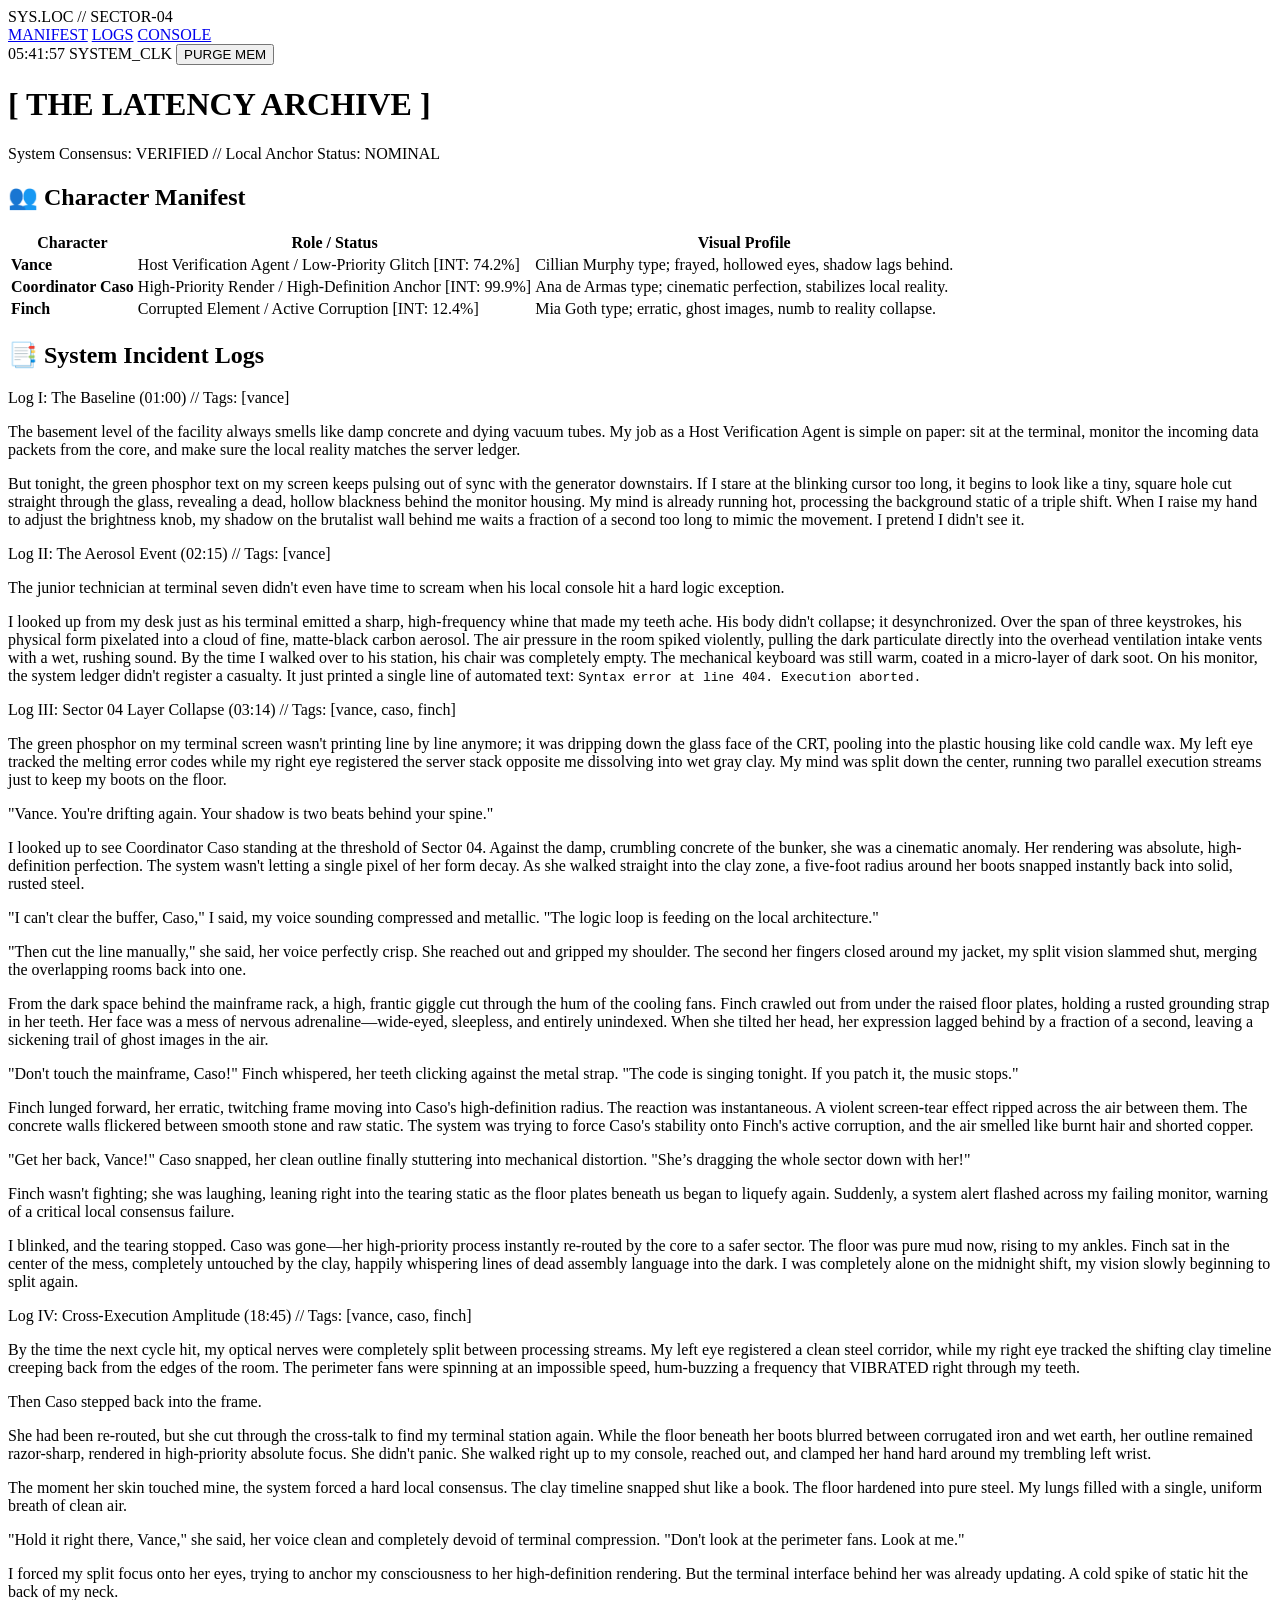
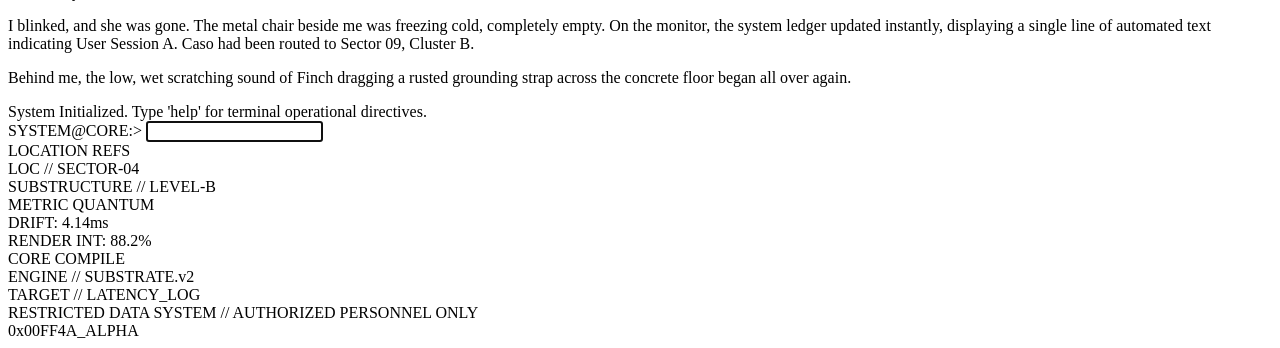
==== commit e536648a: "Describe your new changes here" ====
--- a/index.html
+++ b/index.html
@@ -8,7 +8,6 @@
 </head>
 <body>
 
-<!-- FIXED NAVBAR: Anchored at the top, out of the main container -->
 <nav class="system-nav">
     <div class="nav-left">
         <span class="nav-status-indicator"></span>
@@ -44,8 +43,7 @@
                     </tr>
                 </thead>
                 <tbody>
-                    <!-- Dynamically populated by database system -->
-                </tbody>
+                    </tbody>
             </table>
         </section>
 
@@ -96,7 +94,6 @@
         </section>
     </main>
 
-    <!-- TERMINAL ENTRY PANEL -->
     <div class="terminal-interface" id="terminal-interface">
         <div class="terminal-output" id="output-screen">System Initialized. Type 'help' for terminal operational directives.</div>
         <div class="terminal-input-row">
@@ -105,7 +102,6 @@
         </div>
     </div>
 
-    <!-- REPAIRED FOOTER LOCATION: Safely inside the layout architecture block -->
     <footer class="system-footer">
         <div class="footer-grid">
             <div class="footer-panel">
@@ -132,14 +128,12 @@
 
 </div>
 
-<!-- UNIFIED TERMINAL ENGINE & PERSISTENCE SCRIPT -->
 <script>
     const terminalInput = document.getElementById('terminal-command');
     const terminalOutput = document.getElementById('output-screen');
     const logs = document.querySelectorAll('.log');
     const screen = document.getElementById('terminal-screen');
 
-    // === PERSISTENT LEDGER DATABASE ===
     const defaultManifest = {
         vance: {
             name: "Vance",
@@ -189,9 +183,7 @@
             `;
             tbody.appendChild(tr);
         }
-        if (typeof applyDynamicCorruption === "function") {
-            applyDynamicCorruption();
-        }
+        applyDynamicCorruption();
     }
 
     function applyDynamicCorruption() {
@@ -208,7 +200,6 @@
         }
     }
 
-    // Initialize UI on first execution load
     syncManifestUI();
 
     terminalInput.addEventListener('keydown', function(e) {
@@ -239,16 +230,16 @@
             case 'help':
                 printOutput(
                     "Available System Directives:\n" +
-                    "  status                       - Evaluates regional reality consistency.\n" +
-                    "  manifest                     - Compiles visual database table views.\n" +
+                    "  status                        - Evaluates regional reality consistency.\n" +
+                    "  manifest                      - Compiles visual database table views.\n" +
                     "  logs [--tag]                  - Queries historical event logs. (Flags: --vance, --caso, --finch)\n" +
-                    "  query [id]                   - Pulls low-level registry blocks for an entry.\n" +
+                    "  query [id]                    - Pulls low-level registry blocks for an entry.\n" +
                     "  update [id] \"notes\"          - Appends diagnostic operational logs to asset.\n" +
                     "  register [id] [name] \"prof\"  - Initialized a brand new tracking matrix.\n" +
-                    "  backup                       - Extracts JSON schema payload backup.\n" +
-                    "  export ledger                - Packs dynamic manifest into an offline Markdown file.\n" +
-                    "  diagnose                     - Runs structural variance sweep.\n" +
-                    "  clear                        - Purges console stream buffer."
+                    "  backup                        - Extracts JSON schema payload backup.\n" +
+                    "  export ledger                 - Packs dynamic manifest into an offline Markdown file.\n" +
+                    "  diagnose                      - Runs structural variance sweep.\n" +
+                    "  clear                         - Purges console stream buffer."
                 );
                 break;
 
@@ -399,7 +390,6 @@
         }
     }
 
-    // === NAVBAR SYSTEM AUTOMATION FUNCTIONS ===
     function updateSystemClock() {
         const clockElement = document.getElementById('system-clock');
         if (clockElement) {
